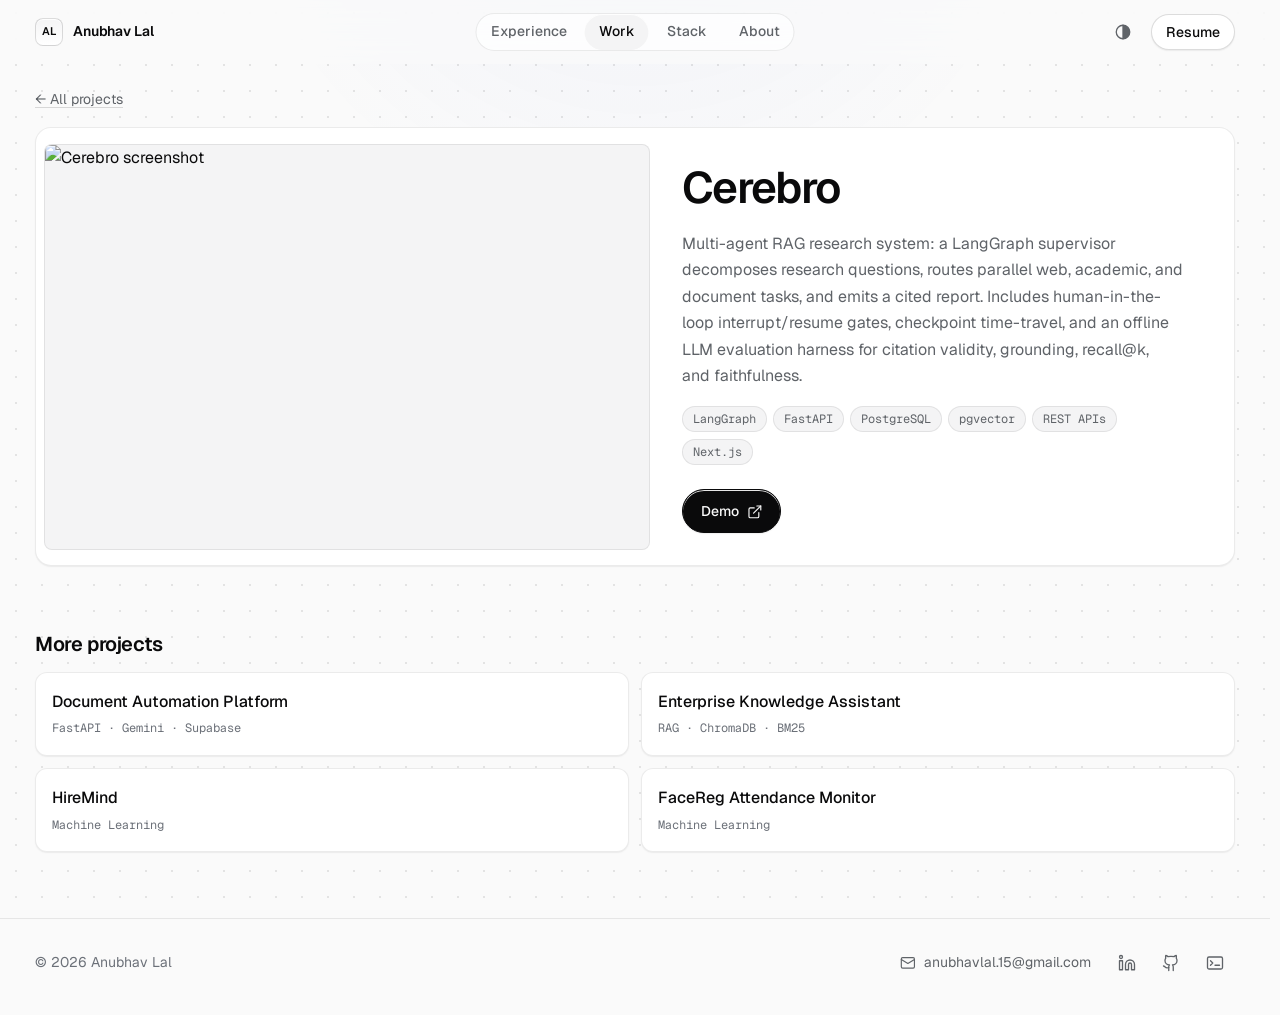
==== projects/cerebro/index.html @ caa466c7 "feat: project pages and insight tracking Section views, click kinds, static project pages, sitemap g" ====
<!DOCTYPE html>
<html lang="en">

<head>
  <meta charset="UTF-8" />
  <meta name="viewport" content="width=device-width, initial-scale=1.0, viewport-fit=cover" />
  <script>
    (() => {
      let mode = "auto";
      try {
        const stored = localStorage.getItem("selected-theme");
        if (stored === "light" || stored === "dark") mode = stored;
      } catch (e) {}
      const dark = mode === "dark" || (mode === "auto" && window.matchMedia("(prefers-color-scheme: dark)").matches);
      document.documentElement.dataset.theme = dark ? "dark" : "light";
      document.documentElement.dataset.themeMode = mode;
      document.documentElement.classList.add("js");
    })();
  </script>
  <title>Cerebro — Anubhav Lal</title>
  <meta name="description" content="Multi-agent RAG research system: a LangGraph supervisor decomposes research questions, routes parallel web, academic, and document tasks, and emits a cited…" />
  <meta name="keywords" content="Cerebro, Anubhav Lal, LangGraph, FastAPI, PostgreSQL, pgvector, REST APIs, Next.js" />
  <meta name="author" content="Anubhav Lal" />
  <link rel="canonical" href="https://portfolio.anubhavlal.dev/projects/cerebro/" />
  <meta name="robots" content="index, follow, max-image-preview:large, max-snippet:-1, max-video-preview:-1" />
  <meta property="og:type" content="website" />
  <meta property="og:url" content="https://portfolio.anubhavlal.dev/projects/cerebro/" />
  <meta property="og:title" content="Cerebro — Anubhav Lal" />
  <meta property="og:description" content="Multi-agent RAG research system: a LangGraph supervisor decomposes research questions, routes parallel web, academic, and document tasks, and emits a cited…" />
  <meta property="og:image" content="https://raw.githubusercontent.com/anubhavlal07/anubhavlal07.github.io/refs/heads/main/assets/img/cerebro.png" />
  <meta property="og:image:alt" content="Cerebro screenshot" />
  <meta property="og:site_name" content="Anubhav Lal" />
  <meta property="og:locale" content="en_US" />
  <meta name="twitter:card" content="summary_large_image" />
  <meta name="twitter:url" content="https://portfolio.anubhavlal.dev/projects/cerebro/" />
  <meta name="twitter:title" content="Cerebro — Anubhav Lal" />
  <meta name="twitter:description" content="Multi-agent RAG research system: a LangGraph supervisor decomposes research questions, routes parallel web, academic, and document tasks, and emits a cited…" />
  <meta name="twitter:image" content="https://raw.githubusercontent.com/anubhavlal07/anubhavlal07.github.io/refs/heads/main/assets/img/cerebro.png" />
  <meta name="twitter:image:alt" content="Cerebro screenshot" />
  <meta name="theme-color" content="#eef1f4" media="(prefers-color-scheme: light)" />
  <meta name="theme-color" content="#0f1a2b" media="(prefers-color-scheme: dark)" />
  <link rel="preconnect" href="https://fonts.googleapis.com" />
  <link rel="preconnect" href="https://fonts.gstatic.com" crossorigin />
  <link rel="icon" href="/assets/img/favicon.png" type="image/png" />
  <link rel="manifest" href="/manifest.json" />
  <link rel="apple-touch-icon" href="/assets/img/Person.png" />
  <meta name="mobile-web-app-capable" content="yes" />
  <meta name="apple-mobile-web-app-capable" content="yes" />
  <meta name="apple-mobile-web-app-title" content="Anubhav Lal" />

  <link href="https://fonts.googleapis.com/css2?family=Geist:wght@400..700&family=Geist+Mono:wght@400..500&display=swap" rel="stylesheet" />

  <link rel="stylesheet" href="/assets/css/tokens.css" />
  <link rel="stylesheet" href="/assets/css/base.css" />
  <link rel="stylesheet" href="/assets/css/nav.css" />
  <link rel="stylesheet" href="/assets/css/work.css" />
  <link rel="stylesheet" href="/assets/css/about.css" />
  <link rel="stylesheet" href="/assets/css/resume.css" />

  <script type="application/ld+json">
    {
      "@context": "https://schema.org",
      "@graph": [
        {
          "@type": "CreativeWork",
          "@id": "https://portfolio.anubhavlal.dev/projects/cerebro/#project",
          "name": "Cerebro",
          "description": "Multi-agent RAG research system: a LangGraph supervisor decomposes research questions, routes parallel web, academic, and document tasks, and emits a cited…",
          "url": "http://cerebro.anubhavlal.dev/",
          "mainEntityOfPage": "https://portfolio.anubhavlal.dev/projects/cerebro/",
          "image": "https://raw.githubusercontent.com/anubhavlal07/anubhavlal07.github.io/refs/heads/main/assets/img/cerebro.png",
          "keywords": "LangGraph, FastAPI, PostgreSQL, pgvector, REST APIs, Next.js",
          "dateCreated": "2026-07-25",
          "dateModified": "2026-09-28",
          "author": {
            "@type": "Person",
            "@id": "https://portfolio.anubhavlal.dev/#person",
            "name": "Anubhav Lal",
            "url": "https://portfolio.anubhavlal.dev/"
          }
        },
        {
          "@type": "BreadcrumbList",
          "itemListElement": [
            {
              "@type": "ListItem",
              "position": 1,
              "name": "Anubhav Lal",
              "item": "https://portfolio.anubhavlal.dev/"
            },
            {
              "@type": "ListItem",
              "position": 2,
              "name": "Projects",
              "item": "https://portfolio.anubhavlal.dev/#work"
            },
            {
              "@type": "ListItem",
              "position": 3,
              "name": "Cerebro",
              "item": "https://portfolio.anubhavlal.dev/projects/cerebro/"
            }
          ]
        }
      ]
    }
  </script>
</head>

<body>
  <a class="skip-link" href="#main">Skip to content</a>
  <canvas id="bg-field" class="bg-field" aria-hidden="true"></canvas>
  <div class="spotlight" aria-hidden="true"></div>

  <header class="site-header" id="header">
    <nav class="nav container" aria-label="Primary">
      <a href="/" class="nav-brand" id="nav-brand"><span class="nav-mark" id="nav-mark" aria-hidden="true">AL</span><span class="nav-name" id="nav-name">Anubhav Lal</span></a>
      <div class="nav-menu" id="nav-menu">
        <ul class="nav-list" role="list">
          <li><a href="/#experience" class="nav-link">Experience</a></li>
          <li><a href="/#work" class="nav-link" aria-current="true">Work</a></li>
          <li><a href="/#skills" class="nav-link">Stack</a></li>
          <li><a href="/#about" class="nav-link">About</a></li>
        </ul>
      </div>
      <div class="nav-actions">
        <button type="button" class="icon-button" id="theme-toggle" aria-label="Theme: auto"></button>
        <a href="https://drive.google.com/file/d/1kLQAOWJKMIA8Qv8nrYeYm29XN0ZiMVVN/view" class="button button-sm nav-resume resumeButton" id="resume-link">Resume</a>
      </div>
    </nav>
  </header>

  <main id="main" class="project-page">
    <div class="container">
      <p class="project-back"><a class="text-link" href="/#work">← All projects</a></p>
      <article class="tile tile-featured project-tile">
        <section class="featured-top" id="project" aria-labelledby="project-title">
          <div class="tile-media"><img src="https://raw.githubusercontent.com/anubhavlal07/anubhavlal07.github.io/refs/heads/main/assets/img/cerebro.png" alt="Cerebro screenshot" width="1264" height="848" loading="eager" decoding="async" fetchpriority="high" /></div>
          <div class="tile-body">
            <h1 class="tile-title" id="project-title">Cerebro</h1>
            <p class="tile-desc">Multi-agent RAG research system: a LangGraph supervisor decomposes research questions, routes parallel web, academic, and document tasks, and emits a cited report. Includes human-in-the-loop interrupt/resume gates, checkpoint time-travel, and an offline LLM evaluation harness for citation validity, grounding, recall@k, and faithfulness.</p>
            <ul class="chip-list work-tech" role="list" aria-label="Built with"><li><span class="chip">LangGraph</span></li><li><span class="chip">FastAPI</span></li><li><span class="chip">PostgreSQL</span></li><li><span class="chip">pgvector</span></li><li><span class="chip">REST APIs</span></li><li><span class="chip">Next.js</span></li></ul>
            <div class="featured-actions project-actions"><a class="button button-primary" href="http://cerebro.anubhavlal.dev/" data-project="cerebro" target="_blank" rel="noopener noreferrer">Demo<span class="visually-hidden"> Cerebro (opens in a new tab)</span><svg class="icon" viewBox="0 0 24 24" width="24" height="24" fill="none" stroke="currentColor" stroke-width="1.75" stroke-linecap="round" stroke-linejoin="round" aria-hidden="true" focusable="false"><path d="M15 3h6v6"/><path d="M10 14 21 3"/><path d="M18 13v6a2 2 0 0 1-2 2H5a2 2 0 0 1-2-2V8a2 2 0 0 1 2-2h6"/></svg></a></div>
          </div>
        </section>
      </article>
      <section class="project-more" id="more" aria-labelledby="more-title">
        <h2 class="project-more-heading" id="more-title">More projects</h2>
        <ul class="project-more-list" role="list">
          <li><a class="project-more-link" href="/projects/document-automation-platform/"><span class="project-more-title">Document Automation Platform</span><span class="project-more-tech">FastAPI · Gemini · Supabase</span></a></li>
          <li><a class="project-more-link" href="/projects/enterprise-knowledge-assistant/"><span class="project-more-title">Enterprise Knowledge Assistant</span><span class="project-more-tech">RAG · ChromaDB · BM25</span></a></li>
          <li><a class="project-more-link" href="/projects/hiremind/"><span class="project-more-title">HireMind</span><span class="project-more-tech">Machine Learning</span></a></li>
          <li><a class="project-more-link" href="/projects/facereg-attendance-monitor/"><span class="project-more-title">FaceReg Attendance Monitor</span><span class="project-more-tech">Machine Learning</span></a></li>
        </ul>
      </section>
    </div>
  </main>

  <footer class="site-footer" id="contact">
    <div class="container footer-inner" id="footer-body">
      <p class="footer-copy">© 2026 Anubhav Lal</p>
      <div class="footer-links">
        <a class="footer-email" href="mailto:anubhavlal.15@gmail.com"><svg class="icon" viewBox="0 0 24 24" width="24" height="24" fill="none" stroke="currentColor" stroke-width="1.75" stroke-linecap="round" stroke-linejoin="round" aria-hidden="true" focusable="false"><rect x="2" y="4" width="20" height="16" rx="2"/><path d="m22 7-10 6L2 7"/></svg><span>anubhavlal.15@gmail.com</span></a>
        <ul class="footer-social" role="list"><li><a class="icon-button" href="https://www.linkedin.com/in/anubhavl/" target="_blank" rel="noopener noreferrer" aria-label="LinkedIn"><svg class="icon" viewBox="0 0 24 24" width="24" height="24" fill="none" stroke="currentColor" stroke-width="1.75" stroke-linecap="round" stroke-linejoin="round" aria-hidden="true" focusable="false"><path d="M16 8a6 6 0 0 1 6 6v7h-4v-7a2 2 0 0 0-4 0v7h-4v-7a6 6 0 0 1 6-6z"/><rect x="2" y="9" width="4" height="12"/><circle cx="4" cy="4" r="2"/></svg></a></li><li><a class="icon-button" href="https://github.com/anubhavlal07" target="_blank" rel="noopener noreferrer" aria-label="GitHub"><svg class="icon" viewBox="0 0 24 24" width="24" height="24" fill="none" stroke="currentColor" stroke-width="1.75" stroke-linecap="round" stroke-linejoin="round" aria-hidden="true" focusable="false"><path d="M15 22v-4a4.8 4.8 0 0 0-1-3.5c3 0 6-2 6-5.5.08-1.25-.27-2.48-1-3.5.28-1.15.28-2.35 0-3.5 0 0-1 0-3 1.5-2.64-.5-5.36-.5-8 0C6 2 5 2 5 2c-.3 1.15-.3 2.35 0 3.5A5.4 5.4 0 0 0 4 9c0 3.5 3 5.5 6 5.5-.39.49-.68 1.05-.85 1.65-.17.6-.22 1.23-.15 1.85v4"/><path d="M9 18c-4.51 2-5-2-7-2"/></svg></a></li><li><a class="icon-button" href="https://anubhavlal07.github.io/terminal" target="_blank" rel="noopener noreferrer" aria-label="Terminal"><svg class="icon" viewBox="0 0 24 24" width="24" height="24" fill="none" stroke="currentColor" stroke-width="1.75" stroke-linecap="round" stroke-linejoin="round" aria-hidden="true" focusable="false"><rect x="2" y="4" width="20" height="16" rx="2"/><path d="m6 9 3 3-3 3"/><path d="M12 15h6"/></svg></a></li></ul>
      </div>
    </div>
  </footer>

  <a href="#main" class="scroll-top icon-button" id="scroll-top" aria-label="Back to top"></a>

  <dialog class="resume-dialog" id="resume-dialog" aria-labelledby="resume-dialog-title">
    <div class="resume-bar">
      <button type="button" class="icon-button resume-close" data-resume-close aria-label="Close resume"></button>
    </div>
    <article class="resume-dialog-inner" id="resume-dialog-body"></article>
  </dialog>

  <script src="/assets/js/supabaseClient.js" defer></script>
  <script src="/assets/js/icons.js" defer></script>
  <script src="/assets/js/data.js" defer></script>
  <script src="/assets/js/nav.js" defer></script>
  <script src="/assets/js/motion.js" defer></script>
  <script src="/assets/js/background.js" defer></script>
  <script src="/assets/js/resume.js" defer></script>
  <script src="/assets/js/disableInput.js" defer></script>
  <script src="/assets/js/analytics.js" defer></script>
</body>

</html>
---- assets/css/tokens.css ----
:root {
  color-scheme: light;

  --bg: #fafafa;
  --bg-subtle: #f4f4f5;
  --surface: #ffffff;
  --elevated: #f4f4f5;
  --text: #0a0a0b;
  --muted: #5f6368;
  --faint: #6b7078;
  --border: rgba(10, 10, 11, 0.08);
  --border-strong: rgba(10, 10, 11, 0.14);
  --accent: #3b5bdb;
  --accent-hover: #2f4bc2;
  --accent-text: #3451c9;
  --accent-soft: rgba(59, 91, 219, 0.1);
  --accent-glow: rgba(59, 91, 219, 0.18);
  --on-accent: #ffffff;
  --success: #1f9d55;
  --success-text: #11703a;
  --highlight: inset 0 1px 0 rgba(255, 255, 255, 0.9);
  --shadow-sm: 0 1px 2px rgba(10, 10, 11, 0.04), 0 1px 1px rgba(10, 10, 11, 0.03);
  --shadow-md: 0 1px 2px rgba(10, 10, 11, 0.04), 0 8px 24px -8px rgba(10, 10, 11, 0.1);
  --shadow-lg: 0 2px 4px rgba(10, 10, 11, 0.04), 0 24px 64px -16px rgba(10, 10, 11, 0.18);
  --scrim: rgba(10, 10, 11, 0.4);
  --grid-line: rgba(10, 10, 11, 0.05);
  --dot: rgba(10, 10, 11, 0.16);
  --scrollbar-thumb: rgba(10, 10, 11, 0.28);
  --spotlight: rgba(59, 91, 219, 0.06);
  --header-bg: rgba(250, 250, 250, 0.75);

  --font-sans: "Geist", ui-sans-serif, system-ui, -apple-system, "Segoe UI", sans-serif;
  --font-mono: "Geist Mono", ui-monospace, "SFMono-Regular", Menlo, Consolas, monospace;

  --text-xs: 0.75rem;
  --text-sm: 0.875rem;
  --text-base: 1rem;
  --text-md: 1.0625rem;
  --text-lg: 1.25rem;
  --text-xl: clamp(1.5rem, 1.3rem + 0.8vw, 1.875rem);
  --text-2xl: clamp(1.875rem, 1.5rem + 1.6vw, 2.75rem);
  --text-hero: clamp(2.625rem, 1.6rem + 4.2vw, 4.5rem);

  --tracking-tight: -0.035em;
  --tracking-snug: -0.02em;

  --space-1: 0.25rem;
  --space-2: 0.5rem;
  --space-3: 0.75rem;
  --space-4: 1rem;
  --space-5: 1.5rem;
  --space-6: 2rem;
  --space-7: 3rem;
  --space-8: 4rem;
  --space-9: 6rem;
  --space-10: 8rem;
  --section-y: clamp(3rem, 2.5rem + 2vw, 4.5rem);

  --radius-xs: 6px;
  --radius-sm: 8px;
  --radius-md: 12px;
  --radius-lg: 16px;
  --radius-xl: 20px;
  --radius-pill: 999px;

  --page-max: 1200px;
  --measure: 66ch;
  --gutter: clamp(16px, 4vw, 32px);
  --header-h: 64px;

  --ease: cubic-bezier(0.16, 1, 0.3, 1);
  --ease-standard: cubic-bezier(0.2, 0, 0, 1);
  --fast: 150ms;
  --base: 240ms;
  --slow: 480ms;
}

:root[data-theme="dark"] {
  color-scheme: dark;

  --bg: #08090b;
  --bg-subtle: #0b0c0f;
  --surface: #0e0f12;
  --elevated: #15171b;
  --text: #ededef;
  --muted: #8a8f98;
  --faint: #7b8089;
  --border: rgba(255, 255, 255, 0.07);
  --border-strong: rgba(255, 255, 255, 0.12);
  --accent: #6b8cff;
  --accent-hover: #86a0ff;
  --accent-text: #8ea6ff;
  --accent-soft: rgba(107, 140, 255, 0.12);
  --accent-glow: rgba(107, 140, 255, 0.22);
  --on-accent: #08090b;
  --success: #3fcf8e;
  --success-text: #3fcf8e;
  --highlight: inset 0 1px 0 rgba(255, 255, 255, 0.06);
  --shadow-sm: 0 1px 2px rgba(0, 0, 0, 0.4);
  --shadow-md: 0 1px 2px rgba(0, 0, 0, 0.4), 0 8px 24px -8px rgba(0, 0, 0, 0.6);
  --shadow-lg: 0 2px 4px rgba(0, 0, 0, 0.4), 0 32px 80px -16px rgba(0, 0, 0, 0.8);
  --scrim: rgba(0, 0, 0, 0.7);
  --grid-line: rgba(255, 255, 255, 0.04);
  --dot: rgba(255, 255, 255, 0.12);
  --scrollbar-thumb: rgba(255, 255, 255, 0.24);
  --spotlight: rgba(107, 140, 255, 0.07);
  --header-bg: rgba(8, 9, 11, 0.7);
}
---- assets/css/base.css ----
*,
*::before,
*::after {
  box-sizing: border-box;
}

html {
  -webkit-text-size-adjust: 100%;
  text-size-adjust: 100%;
  scroll-behavior: smooth;
  scroll-padding-top: var(--header-h);
  background: var(--bg);
}

body {
  position: relative;
  margin: 0;
  min-height: 100vh;
  background: transparent;
  color: var(--text);
  font-family: var(--font-sans);
  font-size: var(--text-base);
  line-height: 1.65;
  font-feature-settings: "ss01", "cv11";
  text-rendering: optimizeLegibility;
  -webkit-font-smoothing: antialiased;
  -moz-osx-font-smoothing: grayscale;
  overflow-x: clip;
}

h1,
h2,
h3,
h4 {
  margin: 0;
  font-family: var(--font-sans);
  font-weight: 600;
  line-height: 1.2;
  letter-spacing: var(--tracking-snug);
  text-wrap: balance;
}

p,
ul,
ol,
dl,
dd,
figure {
  margin: 0;
}

ul[role="list"],
ol[role="list"] {
  list-style: none;
  padding: 0;
}

p {
  text-wrap: pretty;
}

img,
svg,
canvas,
video {
  display: block;
  max-width: 100%;
}

img {
  height: auto;
}

a {
  color: inherit;
  text-decoration: none;
  transition: color var(--fast) var(--ease-standard);
}

.prose a,
.text-link {
  color: var(--text);
  text-decoration: underline;
  text-decoration-color: var(--border-strong);
  text-decoration-thickness: 1px;
  text-underline-offset: 0.22em;
  transition: text-decoration-color var(--fast) var(--ease-standard), color var(--fast) var(--ease-standard);
}

.prose a:hover,
.text-link:hover {
  text-decoration-color: currentColor;
}

button {
  font: inherit;
  color: inherit;
  background: none;
  border: 0;
  padding: 0;
  cursor: pointer;
}

button,
a,
[role="button"] {
  -webkit-tap-highlight-color: transparent;
  touch-action: manipulation;
}

:focus-visible {
  outline: 2px solid var(--accent);
  outline-offset: 2px;
  border-radius: var(--radius-xs);
}

::selection {
  background: var(--accent-soft);
  color: var(--text);
}

code,
kbd,
.mono {
  font-family: var(--font-mono);
  font-feature-settings: normal;
}

.icon {
  width: 1.125em;
  height: 1.125em;
  flex: none;
}

.skip-link {
  position: fixed;
  top: var(--space-3);
  left: var(--space-3);
  z-index: 100;
  padding: var(--space-2) var(--space-4);
  background: var(--text);
  color: var(--bg);
  border-radius: var(--radius-sm);
  transform: translateY(-200%);
  transition: transform var(--fast) var(--ease);
}

.skip-link:focus {
  transform: none;
}

.visually-hidden {
  position: absolute !important;
  width: 1px;
  height: 1px;
  margin: -1px;
  padding: 0;
  overflow: hidden;
  clip: rect(0 0 0 0);
  white-space: nowrap;
  border: 0;
}

.container {
  width: 100%;
  max-width: calc(var(--page-max) + var(--gutter) * 2);
  margin-inline: auto;
  padding-inline: var(--gutter);
}

.section {
  position: relative;
  padding-block: var(--section-y);
}

.section + .section {
  padding-top: calc(var(--section-y) * 0.5);
}

.section-head {
  display: grid;
  gap: var(--space-3);
  margin-bottom: clamp(var(--space-5), 3vw, var(--space-6));
  max-width: 44rem;
}

.section-title {
  font-size: var(--text-2xl);
  line-height: 1.1;
  letter-spacing: var(--tracking-tight);
}

.section-lede {
  color: var(--muted);
  font-size: var(--text-md);
  line-height: 1.6;
}

.button {
  --button-bg: var(--surface);
  --button-fg: var(--text);
  --button-border: var(--border-strong);
  display: inline-flex;
  align-items: center;
  justify-content: center;
  gap: var(--space-2);
  min-height: 44px;
  padding: 0 1.125rem;
  border: 1px solid var(--button-border);
  border-radius: var(--radius-pill);
  background: var(--button-bg);
  color: var(--button-fg);
  box-shadow: var(--shadow-sm), var(--highlight);
  font-size: var(--text-sm);
  font-weight: 500;
  line-height: 1;
  white-space: nowrap;
  transition: background-color var(--fast) var(--ease-standard), border-color var(--fast) var(--ease-standard), color var(--fast) var(--ease-standard), transform var(--fast) var(--ease-standard);
}

.button:hover {
  --button-bg: var(--elevated);
  --button-border: var(--border-strong);
  color: var(--button-fg);
}

.button:active {
  transform: scale(0.98);
}

.button-primary {
  --button-bg: var(--text);
  --button-fg: var(--bg);
  --button-border: var(--text);
}

.button-primary:hover {
  --button-bg: var(--text);
  --button-border: var(--text);
  opacity: 0.88;
}

.button-sm {
  min-height: 36px;
  padding: 0 0.875rem;
}

.icon-button {
  display: inline-grid;
  place-items: center;
  width: 40px;
  height: 40px;
  border-radius: var(--radius-pill);
  color: var(--muted);
  transition: color var(--fast) var(--ease-standard), background-color var(--fast) var(--ease-standard);
}

.icon-button:hover {
  color: var(--text);
  background: var(--elevated);
}

.chip {
  display: inline-flex;
  align-items: center;
  gap: 0.375rem;
  min-height: 26px;
  padding: 0 0.625rem;
  border: 1px solid var(--border);
  border-radius: var(--radius-pill);
  background: var(--bg-subtle);
  color: var(--muted);
  font-family: var(--font-mono);
  font-size: var(--text-xs);
  line-height: 1;
  white-space: nowrap;
}

.chip-list {
  display: flex;
  flex-wrap: wrap;
  gap: var(--space-2);
  padding: 0;
  list-style: none;
}

.surface {
  border: 1px solid var(--border);
  border-radius: var(--radius-lg);
  background: var(--surface);
  box-shadow: var(--shadow-sm), var(--highlight);
}

.skeleton {
  display: block;
  border-radius: var(--radius-xs);
  background: linear-gradient(90deg, var(--bg-subtle) 0%, var(--elevated) 50%, var(--bg-subtle) 100%);
  background-size: 200% 100%;
  animation: shimmer 1.4s linear infinite;
}

@keyframes shimmer {
  from { background-position: 200% 0; }
  to { background-position: -200% 0; }
}

.bg-field {
  position: fixed;
  inset: 0;
  z-index: -2;
  width: 100%;
  height: 100%;
  pointer-events: none;
  transform: translateZ(0);
  will-change: transform;
  contain: strict;
}

.spotlight {
  position: fixed;
  inset: 0;
  z-index: -1;
  pointer-events: none;
  background: radial-gradient(600px circle at var(--spot-x, 50%) var(--spot-y, -20%), var(--spotlight), transparent 70%);
  transform: translateZ(0);
  will-change: transform;
  contain: strict;
}

.js [data-reveal] {
  opacity: 0;
  transform: translateY(12px);
  transition: opacity 500ms var(--ease), transform 500ms var(--ease);
  transition-delay: calc(var(--reveal-i, 0) * 60ms);
}

.js [data-reveal].is-revealed {
  opacity: 1;
  transform: none;
}

@media (prefers-reduced-motion: reduce) {
  html {
    scroll-behavior: auto;
  }

  .js [data-reveal] {
    opacity: 1;
    transform: none;
  }

  *,
  *::before,
  *::after {
    animation-duration: 0.01ms !important;
    animation-iteration-count: 1 !important;
    transition-duration: 0.01ms !important;
    transition-delay: 0ms !important;
  }
}

html,
.resume-dialog {
  scrollbar-width: thin;
  scrollbar-color: transparent transparent;
  scrollbar-gutter: stable;
}

html.is-scrolling,
html.is-scrolling .resume-dialog {
  scrollbar-color: var(--scrollbar-thumb) transparent;
}

@supports not (scrollbar-color: auto) {
  html::-webkit-scrollbar,
  .resume-dialog::-webkit-scrollbar {
    width: 10px;
    height: 10px;
  }

  html::-webkit-scrollbar-track,
  .resume-dialog::-webkit-scrollbar-track {
    background: transparent;
  }

  html::-webkit-scrollbar-thumb,
  .resume-dialog::-webkit-scrollbar-thumb {
    border: 3px solid transparent;
    border-radius: 999px;
    background-color: transparent;
    background-clip: padding-box;
  }

  html.is-scrolling::-webkit-scrollbar-thumb,
  html.is-scrolling .resume-dialog::-webkit-scrollbar-thumb {
    background-color: var(--scrollbar-thumb);
  }
}
---- assets/css/nav.css ----
.site-header {
  position: sticky;
  top: 0;
  z-index: 50;
  height: var(--header-h);
  background: var(--header-bg);
  -webkit-backdrop-filter: saturate(1.6) blur(16px);
  backdrop-filter: saturate(1.6) blur(16px);
  border-bottom: 1px solid transparent;
  transition: border-color var(--base) var(--ease-standard), background-color var(--base) var(--ease-standard);
}

.site-header[data-scrolled] {
  border-bottom-color: var(--border);
}

.nav {
  position: relative;
  display: flex;
  align-items: center;
  gap: var(--space-2);
  height: 100%;
}

.nav-brand {
  display: inline-flex;
  align-items: center;
  gap: 0.625rem;
  min-height: 44px;
  margin-right: auto;
  font-size: var(--text-sm);
  font-weight: 600;
  letter-spacing: -0.01em;
  white-space: nowrap;
}

.nav-mark {
  display: inline-grid;
  place-items: center;
  width: 28px;
  height: 28px;
  border: 1px solid var(--border-strong);
  border-radius: var(--radius-sm);
  background: linear-gradient(180deg, var(--elevated), var(--surface));
  box-shadow: var(--highlight);
  font-size: 0.6875rem;
  font-weight: 600;
  letter-spacing: 0.02em;
}

.nav-list {
  display: flex;
  margin: 0;
}

.nav-link {
  display: inline-flex;
  align-items: center;
  min-height: 36px;
  border-radius: var(--radius-pill);
  color: var(--muted);
  font-size: var(--text-sm);
  font-weight: 500;
  transition: color var(--fast) var(--ease-standard), background-color var(--fast) var(--ease-standard);
}

.nav-link:hover,
.nav-link[aria-current="true"] {
  color: var(--text);
}

.nav-actions {
  display: flex;
  align-items: center;
  gap: var(--space-2);
}

.nav-list {
  gap: var(--space-1);
  padding: 3px;
  border: 1px solid var(--border);
  border-radius: var(--radius-pill);
  background: color-mix(in srgb, var(--surface) 60%, transparent);
  list-style: none;
}

.nav-link {
  padding-inline: 0.875rem;
  white-space: nowrap;
}

.nav-link[aria-current="true"] {
  background: var(--elevated);
  box-shadow: var(--highlight);
}

@media (max-width: 759.98px) {
  :root {
    --header-h: 106px;
  }

  .site-header {
    height: auto;
  }

  .nav {
    flex-wrap: wrap;
    row-gap: 0;
    height: auto;
    padding-top: var(--space-2);
  }

  .nav-menu {
    order: 3;
    flex: 1 0 100%;
    margin-inline: calc(var(--gutter) * -1);
    padding: var(--space-2) var(--gutter) var(--space-3);
    overflow-x: auto;
    scrollbar-width: none;
    -webkit-overflow-scrolling: touch;
  }

  .nav-menu::-webkit-scrollbar {
    display: none;
  }

  .nav-list {
    width: max-content;
    min-width: 100%;
    justify-content: space-between;
  }

  .nav-link {
    flex: 1;
    justify-content: center;
    min-height: 34px;
    padding-inline: 0.75rem;
  }
}

@media (min-width: 760px) {
  .nav-menu {
    position: absolute;
    left: 50%;
    transform: translateX(-50%);
  }
}

.scroll-top {
  position: fixed;
  right: calc(var(--space-4) + env(safe-area-inset-right));
  bottom: calc(var(--space-4) + env(safe-area-inset-bottom));
  z-index: 40;
  width: 44px;
  height: 44px;
  border: 1px solid var(--border-strong);
  background: var(--surface);
  color: var(--text);
  box-shadow: var(--shadow-md), var(--highlight);
  visibility: hidden;
  opacity: 0;
  transform: translateY(8px);
  transition: opacity var(--base) var(--ease), transform var(--base) var(--ease), visibility 0s linear var(--base);
}

.scroll-top[data-visible] {
  visibility: visible;
  opacity: 1;
  transform: none;
  transition: opacity var(--base) var(--ease), transform var(--base) var(--ease), visibility 0s;
}

.scroll-top:hover {
  background: var(--elevated);
  color: var(--text);
}

@media (min-width: 760px) {
  .scroll-top {
    right: calc(var(--space-6) + env(safe-area-inset-right));
    bottom: calc(var(--space-6) + env(safe-area-inset-bottom));
  }
}


@media (max-width: 359.98px) {
  .nav-link {
    padding-inline: 0.5rem;
  }
}
---- assets/css/work.css ----
.work-featured {
  margin-bottom: var(--space-4);
}

.tile {
  position: relative;
  display: flex;
  flex-direction: column;
  min-width: 0;
  overflow: hidden;
  border: 1px solid var(--border);
  border-radius: var(--radius-lg);
  background: var(--surface);
  box-shadow: var(--shadow-sm), var(--highlight);
  isolation: isolate;
  transition: border-color var(--base) var(--ease-standard), transform var(--base) var(--ease), box-shadow var(--base) var(--ease-standard);
}

.tile::before {
  content: "";
  position: absolute;
  inset: 0;
  z-index: -1;
  pointer-events: none;
  border-radius: inherit;
  background: radial-gradient(420px circle at var(--mx, 50%) var(--my, 0%), var(--spotlight), transparent 65%);
  opacity: 0;
  transition: opacity var(--base) var(--ease-standard);
}

@media (hover: hover) {
  .tile:hover {
    border-color: var(--border-strong);
    transform: translateY(-2px);
    box-shadow: var(--shadow-md), var(--highlight);
  }

  .tile:hover::before {
    opacity: 1;
  }

  .tile:hover .tile-media img {
    transform: scale(1.015);
  }
}

.tile-media {
  margin: var(--space-2) var(--space-2) 0;
  overflow: hidden;
  border: 1px solid var(--border);
  border-radius: calc(var(--radius-lg) - var(--space-2));
  background: var(--bg-subtle);
  aspect-ratio: 1264 / 848;
}

.tile-media img {
  width: 100%;
  height: 100%;
  object-fit: cover;
  transition: transform var(--slow) var(--ease);
}

.tile-body {
  display: flex;
  flex: 1;
  flex-direction: column;
  gap: var(--space-3);
  padding: var(--space-5);
}

.tile-kicker {
  color: var(--faint);
  font-family: var(--font-mono);
  font-size: var(--text-xs);
}

.tile-title {
  font-size: var(--text-lg);
  line-height: 1.25;
  letter-spacing: -0.015em;
}

.tile-desc {
  color: var(--muted);
  font-size: var(--text-sm);
  line-height: 1.65;
}

.tile-footer {
  display: grid;
  justify-items: start;
  gap: var(--space-4);
  margin-top: auto;
  padding-top: var(--space-2);
}

.tile-footer .tile-actions {
  padding-top: var(--space-4);
  border-top: 1px solid var(--border);
  width: 100%;
}

.tile-actions {
  display: flex;
  flex-wrap: wrap;
  align-items: center;
  justify-content: space-between;
  gap: var(--space-2) var(--space-4);
}

.featured-actions.tile-actions {
  justify-content: flex-start;
  gap: var(--space-2) var(--space-6);
}

.tile-details {
  position: relative;
  z-index: 3;
  display: inline-flex;
  align-items: center;
  min-height: 36px;
  color: var(--muted);
  font-size: var(--text-sm);
  font-weight: 500;
  text-decoration: underline;
  text-decoration-color: var(--border-strong);
  text-decoration-thickness: 1px;
  text-underline-offset: 0.22em;
  transition: color var(--fast) var(--ease-standard), text-decoration-color var(--fast) var(--ease-standard);
}

.tile-details:hover {
  color: var(--text);
  text-decoration-color: currentColor;
}

.tile-link {
  display: inline-flex;
  align-items: center;
  gap: 0.375rem;
  min-height: 36px;
  color: var(--text);
  font-size: var(--text-sm);
  font-weight: 500;
}

.tile-link .icon {
  width: 0.95em;
  height: 0.95em;
  color: var(--muted);
  transition: transform var(--fast) var(--ease), color var(--fast) var(--ease-standard);
}

.tile-link:hover .icon {
  color: var(--text);
  transform: translate(1px, -1px);
}

.tile-link::after {
  content: "";
  position: absolute;
  inset: 0;
  z-index: 2;
  border-radius: inherit;
}

.tile:has(.tile-link:focus-visible) {
  outline: 2px solid var(--accent);
  outline-offset: 2px;
}

.tile-link:focus-visible {
  outline: none;
}

.work-tech {
  gap: 0.375rem;
}

.tile-featured .tile-body {
  gap: var(--space-4);
  padding: var(--space-5);
}

.tile-featured .tile-title {
  font-size: var(--text-xl);
  letter-spacing: var(--tracking-snug);
}

.tile-featured .tile-desc {
  font-size: var(--text-base);
}

.tile-badge {
  display: inline-flex;
  align-items: center;
  gap: 0.375rem;
  align-self: flex-start;
  min-height: 24px;
  padding: 0 0.625rem;
  border: 1px solid color-mix(in srgb, var(--accent) 35%, transparent);
  border-radius: var(--radius-pill);
  background: var(--accent-soft);
  color: var(--accent-text);
  font-size: var(--text-xs);
  font-weight: 500;
}

.work-list {
  display: grid;
  gap: var(--space-4);
  margin: 0;
  padding: 0;
  list-style: none;
}

.work-empty {
  color: var(--muted);
}

.work-loading .skeleton {
  border-radius: var(--radius-sm);
}

.work-skel-media {
  aspect-ratio: 1264 / 848;
  margin: var(--space-2) var(--space-2) 0;
}

.work-skel-title {
  width: 55%;
  height: 1.25rem;
}

.work-skel-line {
  width: 100%;
  height: 0.8rem;
}

.work-skel-short {
  width: 60%;
}

@media (min-width: 720px) {
  .work-list {
    grid-template-columns: repeat(2, minmax(0, 1fr));
  }
}

.featured-top {
  display: grid;
}

.featured-actions {
  padding-top: var(--space-2);
}

.featured-flow {
  display: grid;
  gap: var(--space-4);
  padding: var(--space-5);
  border-top: 1px solid var(--border);
  background: var(--bg-subtle);
}

.featured-flow-head {
  display: flex;
  flex-wrap: wrap;
  align-items: center;
  justify-content: space-between;
  gap: var(--space-3);
}

.featured-flow-label {
  color: var(--muted);
  font-size: var(--text-sm);
  font-weight: 500;
}

.featured-flow .flow-node {
  background: var(--surface);
}

@media (min-width: 1024px) {
  .featured-top {
    grid-template-columns: minmax(0, 1.05fr) minmax(0, 1fr);
    align-items: center;
  }

  .tile-featured .tile-media {
    margin: var(--space-2) 0 var(--space-2) var(--space-2);
  }

  .tile-featured .tile-body {
    padding: var(--space-6) var(--space-7) var(--space-6) var(--space-6);
  }

  .featured-flow {
    padding: var(--space-5) var(--space-6) var(--space-6);
  }
}

.flow-wrap {
  --flow-gap: 1.75rem;
  --flow-vgap: 1.25rem;
  --flow-rowgap: 0.5rem;
  --flow-trunk: 1.25rem;
  --flow-rail: 1.25rem;
  --flow-indent: 2.5rem;
  --flow-line: 1px;
  --flow-trace: 2px;
  margin: 0;
  min-width: 0;
}

.flow-frame {
  container: flow / inline-size;
  width: calc((100% + var(--flow-gap)) / var(--steps, 1));
}

.flow {
  display: flex;
  flex-direction: column;
  gap: var(--flow-vgap);
  width: calc(var(--steps, 1) * 100% - var(--flow-gap));
  margin: 0;
  padding: 0;
  list-style: none;
}

.flow-step,
.flow-branch {
  position: relative;
  display: flex;
  flex-direction: column;
  min-width: 0;
}

.flow-branches[role="list"] {
  display: flex;
  flex-direction: column;
  gap: var(--flow-rowgap);
  margin: 0;
  padding: 0 0 0 var(--flow-indent);
  list-style: none;
}

.flow-node {
  position: relative;
  z-index: 1;
  display: flex;
  align-items: center;
  align-self: flex-start;
  max-width: 100%;
  min-height: calc(var(--flow-trunk) * 2);
  padding: var(--space-2) var(--space-3);
  background: var(--bg-subtle);
  border: 1px solid var(--border-strong);
  border-radius: var(--radius-sm);
  box-shadow: var(--highlight);
  color: var(--text);
  font-family: var(--font-mono);
  font-size: var(--text-xs);
  line-height: 1.3;
  overflow-wrap: anywhere;
}

.flow-step + .flow-step:not(.flow-step-split)::before {
  content: "";
  position: absolute;
  left: calc(var(--flow-rail) - var(--flow-trace) / 2);
  bottom: 100%;
  width: var(--flow-trace);
  height: var(--flow-vgap);
  background: var(--accent);
}

.flow-branch::before {
  content: "";
  position: absolute;
  top: calc(var(--flow-rowgap) * -1);
  bottom: 0;
  left: calc(var(--flow-rail) - var(--flow-indent) - var(--flow-trace) / 2);
  width: var(--flow-trace);
  background: var(--accent);
}

.flow-step + .flow-step .flow-branch:first-child::before {
  top: calc(var(--flow-vgap) * -1);
}

.flow-step:first-child .flow-branch:first-child::before {
  top: var(--flow-trunk);
}

.flow-step:last-child .flow-branch:last-child::before {
  bottom: auto;
  height: calc(var(--flow-rowgap) + var(--flow-trunk));
}

.flow-branch > .flow-node::before {
  content: "";
  position: absolute;
  top: calc(var(--flow-trunk) - 1px - var(--flow-line) / 2);
  right: 100%;
  width: calc(var(--flow-indent) - var(--flow-rail));
  height: var(--flow-line);
  background: var(--border-strong);
}

.flow-branch:first-child > .flow-node::before {
  top: calc(var(--flow-trunk) - 1px - var(--flow-trace) / 2);
  height: var(--flow-trace);
  background: var(--accent);
}

@container flow (min-width: 8.25rem) {
  .flow:not(.flow-stacked) {
    flex-direction: row;
    align-items: flex-start;
    gap: var(--flow-gap);
  }

  .flow:not(.flow-stacked) .flow-step {
    flex: 1 1 0;
  }

  .flow:not(.flow-stacked) .flow-branches[role="list"] {
    padding-left: 0;
  }

  .flow:not(.flow-stacked) .flow-node {
    align-self: stretch;
  }

  .flow:not(.flow-stacked) .flow-step + .flow-step:not(.flow-step-split)::before {
    top: calc(var(--flow-trunk) - var(--flow-trace) / 2);
    right: 100%;
    bottom: auto;
    left: auto;
    width: calc(var(--flow-gap) / 2 + 1px);
    height: var(--flow-trace);
  }

  .flow:not(.flow-stacked) .flow-step:not(:last-child):not(.flow-step-split)::after {
    content: "";
    position: absolute;
    top: calc(var(--flow-trunk) - var(--flow-trace) / 2);
    left: 100%;
    width: calc(var(--flow-gap) / 2 + 1px);
    height: var(--flow-trace);
    background: var(--accent);
  }

  .flow:not(.flow-stacked) .flow-branch > .flow-node::before {
    width: calc(var(--flow-gap) / 2 + 1px);
  }

  .flow:not(.flow-stacked) .flow-step:first-child .flow-branch > .flow-node::before {
    content: none;
  }

  .flow:not(.flow-stacked) .flow-step:not(:last-child) .flow-branch > .flow-node::after {
    content: "";
    position: absolute;
    top: calc(var(--flow-trunk) - 1px - var(--flow-line) / 2);
    left: 100%;
    width: calc(var(--flow-gap) / 2 + 1px);
    height: var(--flow-line);
    background: var(--border-strong);
  }

  .flow:not(.flow-stacked) .flow-step:not(:last-child) .flow-branch:first-child > .flow-node::after {
    top: calc(var(--flow-trunk) - 1px - var(--flow-trace) / 2);
    height: var(--flow-trace);
    background: var(--accent);
  }

  .flow:not(.flow-stacked) .flow-branch::before,
  .flow:not(.flow-stacked) .flow-step:not(:last-child) .flow-branch::after {
    content: "";
    position: absolute;
    top: calc(var(--flow-rowgap) * -1);
    bottom: 0;
    width: var(--flow-line);
    height: auto;
    background: var(--border-strong);
  }

  .flow:not(.flow-stacked) .flow-branch::before {
    left: calc(var(--flow-gap) / -2 - var(--flow-line) / 2);
  }

  .flow:not(.flow-stacked) .flow-step:not(:last-child) .flow-branch::after {
    right: calc(var(--flow-gap) / -2 - var(--flow-line) / 2);
  }

  .flow:not(.flow-stacked) .flow-step .flow-branch:first-child::before,
  .flow:not(.flow-stacked) .flow-step:not(:last-child) .flow-branch:first-child::after {
    top: var(--flow-trunk);
  }

  .flow:not(.flow-stacked) .flow-step .flow-branch:last-child::before,
  .flow:not(.flow-stacked) .flow-step:not(:last-child) .flow-branch:last-child::after {
    bottom: auto;
    height: calc(var(--flow-rowgap) + var(--flow-trunk));
  }

  .flow:not(.flow-stacked) .flow-step:first-child .flow-branch::before {
    content: none;
  }
}


.work-list .tile-media {
  aspect-ratio: 16 / 9;
}

:root[data-theme="dark"] .tile-media img,
:root[data-theme="dark"] .window-body img {
  filter: brightness(0.9) saturate(0.92);
}

@media (max-width: 719.98px) {
  .work-list .tile-media {
    aspect-ratio: 21 / 9;
  }

  .work-list {
    gap: var(--space-3);
  }

  .tile-body,
  .tile-featured .tile-body {
    gap: var(--space-3);
    padding: var(--space-4);
  }

  .tile-desc,
  .tile-featured .tile-desc {
    display: -webkit-box;
    -webkit-box-orient: vertical;
    -webkit-line-clamp: 4;
    line-clamp: 4;
    overflow: hidden;
    font-size: var(--text-sm);
  }

  .work-tech > li:nth-child(n + 5) {
    display: none;
  }

  .tile-featured .tile-title {
    font-size: var(--text-lg);
  }

  .tile-footer {
    gap: var(--space-3);
  }

  .tile-footer .tile-actions {
    padding-top: var(--space-3);
  }
}

@media (max-width: 719.98px) {
  .featured-flow {
    padding: var(--space-4);
    gap: var(--space-3);
  }

  .featured-flow .flow-wrap {
    --flow-vgap: 0.625rem;
    --flow-trunk: 0.9rem;
    --flow-indent: 2rem;
  }

  .featured-flow .flow-node {
    padding: 0.375rem 0.625rem;
  }
}

@media (max-width: 719.98px) {
  .work-list .tile-media {
    aspect-ratio: 21 / 9;
  }
}

.project-page {
  padding-block: var(--space-5) var(--section-y);
}

.project-back {
  margin-bottom: var(--space-4);
  color: var(--muted);
  font-size: var(--text-sm);
}

.project-back a {
  color: inherit;
}

.project-back a:hover {
  color: var(--text);
}

.project-tile .tile-title {
  font-size: var(--text-2xl);
  letter-spacing: var(--tracking-tight);
}

.project-tile .tile-desc {
  display: block;
  overflow: visible;
  -webkit-line-clamp: unset;
  line-clamp: unset;
  font-size: var(--text-base);
}

.project-tile .work-tech > li:nth-child(n + 5) {
  display: list-item;
}

.project-tile .featured-flow-label {
  font-size: var(--text-sm);
  font-weight: 500;
  letter-spacing: normal;
}

@media (hover: hover) {
  .project-tile:hover {
    border-color: var(--border);
    transform: none;
    box-shadow: var(--shadow-sm), var(--highlight);
  }

  .project-tile:hover .tile-media img {
    transform: none;
  }
}

.project-more {
  display: grid;
  gap: var(--space-4);
  margin-top: var(--section-y);
}

.project-more-heading {
  font-size: var(--text-lg);
  letter-spacing: var(--tracking-snug);
}

.project-more-list {
  display: grid;
  gap: var(--space-3);
  margin: 0;
  padding: 0;
  list-style: none;
}

.project-more-link {
  display: grid;
  gap: var(--space-1);
  min-height: 44px;
  padding: var(--space-4);
  border: 1px solid var(--border);
  border-radius: var(--radius-md);
  background: var(--surface);
  box-shadow: var(--shadow-sm), var(--highlight);
  transition: border-color var(--fast) var(--ease-standard), background-color var(--fast) var(--ease-standard);
}

.project-more-link:hover {
  border-color: var(--border-strong);
  background: var(--elevated);
}

.project-more-title {
  font-weight: 500;
}

.project-more-tech {
  color: var(--faint);
  font-family: var(--font-mono);
  font-size: var(--text-xs);
}

@media (min-width: 720px) {
  .project-more-list {
    grid-template-columns: repeat(2, minmax(0, 1fr));
  }
}

@media (max-width: 719.98px) {
  .project-tile .tile-title {
    font-size: var(--text-xl);
  }
}
---- assets/css/about.css ----
.about-inner {
  display: grid;
  gap: var(--space-5);
}

.about-inner > .section-head {
  margin-bottom: 0;
}

.about-body {
  display: grid;
  align-content: start;
  gap: var(--space-4);
  min-width: 0;
}

.about-skeleton {
  display: grid;
  gap: var(--space-3);
}

.about-card {
  display: flex;
  align-items: center;
  gap: var(--space-3);
}

.about-avatar {
  width: 56px;
  height: 56px;
  border: 1px solid var(--border-strong);
  border-radius: var(--radius-md);
  background: var(--elevated);
  object-fit: cover;
}

.about-name {
  font-weight: 600;
  letter-spacing: -0.01em;
}

.about-role {
  color: var(--muted);
  font-size: var(--text-sm);
}

.about-text {
  display: grid;
  gap: var(--space-4);
  max-width: var(--measure);
  color: var(--muted);
  font-size: var(--text-md);
  line-height: 1.7;
}

.about-text p:first-child {
  color: var(--text);
}

.about-text:not(.is-open) p:nth-child(n + 2) {
  display: none;
}

.about-more {
  justify-self: start;
  min-height: 32px;
  color: var(--text);
  font-size: var(--text-sm);
  font-weight: 500;
  text-decoration: underline;
  text-decoration-color: var(--border-strong);
  text-underline-offset: 0.25em;
}

.about-more:hover {
  text-decoration-color: currentColor;
}

.about-education {
  align-self: start;
  padding: var(--space-5);
  border: 1px solid var(--border);
  border-radius: var(--radius-lg);
  background: var(--surface);
  box-shadow: var(--shadow-sm), var(--highlight);
}

.edu-title {
  margin-bottom: var(--space-2);
  color: var(--text);
  font-size: var(--text-sm);
  font-weight: 600;
}

.edu-list {
  display: grid;
  margin: 0;
  padding: 0;
  list-style: none;
}

.edu {
  display: grid;
  gap: 0.25rem;
  padding: var(--space-4) 0;
}

.edu + .edu {
  border-top: 1px solid var(--border);
}

.edu:last-child {
  padding-bottom: 0;
}

.edu-head {
  display: flex;
  flex-wrap: wrap;
  align-items: baseline;
  justify-content: space-between;
  gap: 0.25rem var(--space-3);
}

.edu-degree {
  font-weight: 600;
  letter-spacing: -0.01em;
}

.edu-dates {
  color: var(--faint);
  font-family: var(--font-mono);
  font-size: var(--text-xs);
  white-space: nowrap;
}

.edu-school {
  color: var(--muted);
  font-size: var(--text-sm);
}

.edu-detail {
  color: var(--faint);
  font-size: var(--text-xs);
  line-height: 1.6;
}

@media (min-width: 720px) {
  .about-text:not(.is-open) p:nth-child(2) {
    display: block;
  }

  .about-more[data-count="2"] {
    display: none;
  }
}

@media (min-width: 1024px) {
  .about-inner {
    grid-template-columns: minmax(0, 1.5fr) minmax(0, 1fr);
    column-gap: var(--space-8);
    row-gap: var(--space-5);
  }

  .about-inner > .section-head {
    grid-column: 1 / -1;
  }
}

.site-footer {
  padding-block: var(--space-5) var(--space-6);
  border-top: 1px solid var(--border);
}

.footer-inner {
  display: flex;
  flex-wrap: wrap;
  align-items: center;
  justify-content: space-between;
  gap: var(--space-3) var(--space-5);
}

.footer-copy {
  color: var(--faint);
  font-size: var(--text-sm);
}

.footer-links {
  display: flex;
  flex-wrap: wrap;
  align-items: center;
  gap: var(--space-2) var(--space-4);
}

.footer-email {
  display: inline-flex;
  align-items: center;
  gap: var(--space-2);
  min-height: 40px;
  color: var(--muted);
  font-size: var(--text-sm);
}

.footer-email:hover {
  color: var(--text);
}

.footer-social {
  display: flex;
  gap: var(--space-1);
  margin: 0;
  padding: 0;
  list-style: none;
}

@media (max-width: 479.98px) {
  .about-text {
    font-size: var(--text-base);
  }

  .about-education {
    padding: var(--space-4);
  }

  .footer-inner {
    flex-direction: column-reverse;
    align-items: flex-start;
  }
}
---- assets/css/resume.css ----
:root {
  --resume-width: 860px;
  --resume-measure: 72ch;
  --resume-pad: clamp(var(--space-4), 4vw, var(--space-7));
}

html.resume-open {
  overflow: hidden;
}

.resume-dialog {
  width: min(var(--resume-width), calc(100vw - 2 * var(--space-5)));
  max-width: none;
  max-height: 90dvh;
  margin: auto;
  padding: 0;
  border: 1px solid var(--border);
  border-radius: var(--radius-lg);
  background: var(--surface);
  color: var(--text);
  box-shadow: var(--shadow-md);
  overflow-y: auto;
  overflow-x: hidden;
  overscroll-behavior: contain;
}

.resume-dialog[open] {
  animation: resume-in var(--base) var(--ease);
}

.resume-dialog::backdrop {
  background: var(--scrim);
}

.resume-dialog[open]::backdrop {
  animation: resume-fade var(--base) var(--ease);
}

@keyframes resume-in {
  from {
    opacity: 0;
    transform: translateY(12px);
  }
}

@keyframes resume-fade {
  from {
    opacity: 0;
  }
}

.resume-bar {
  position: sticky;
  top: 0;
  z-index: 1;
  display: flex;
  justify-content: flex-end;
  height: 0;
  padding-inline: var(--space-3);
}

.resume-close {
  margin-top: var(--space-3);
  background: var(--surface);
}

.resume-close:focus-visible {
  outline-offset: -2px;
}

.resume-dialog-inner {
  display: grid;
  gap: var(--space-6);
  padding: var(--resume-pad);
  padding-top: calc(var(--resume-pad) + var(--space-1));
  font-size: var(--text-base);
  line-height: 1.55;
}

.resume-dialog-inner > * {
  max-width: var(--resume-measure);
  min-width: 0;
}

.resume-head {
  display: grid;
  gap: var(--space-2);
  padding-right: var(--space-8);
}

.resume-name {
  font-size: var(--text-xl);
  line-height: 1.1;
  letter-spacing: -0.015em;
}

.resume-title {
  color: var(--muted);
}

.resume-contact {
  display: flex;
  font-size: var(--text-sm);
  flex-wrap: wrap;
  gap: 0 var(--space-4);
  margin-top: var(--space-1);
}

.resume-contact-item {
  display: inline-flex;
  align-items: center;
  gap: var(--space-2);
  min-height: 44px;
  color: var(--text);
  overflow-wrap: anywhere;
}

.resume-contact-item .icon {
  width: 1.1em;
  height: 1.1em;
  color: var(--muted);
}

a.resume-contact-item {
  text-decoration: none;
}

a.resume-contact-item span {
  text-decoration: underline;
  text-decoration-color: var(--border-strong);
  text-decoration-thickness: 1px;
  text-underline-offset: 0.2em;
}

a.resume-contact-item:hover span {
  text-decoration-color: currentColor;
}

.resume-actions {
  display: flex;
  flex-wrap: wrap;
  gap: var(--space-3);
  margin-top: var(--space-2);
}

.resume-actions .button {
  font-size: var(--text-sm);
}

.resume-actions .icon {
  width: 1.15em;
  height: 1.15em;
}

.resume-section {
  display: grid;
  gap: var(--space-4);
}

.resume-section > p + p {
  margin-top: var(--space-3);
}

.resume-section-title {
  padding-bottom: var(--space-2);
  border-bottom: 1px solid var(--border);
  font-size: var(--text-lg);
  line-height: 1.3;
}

.resume-entries {
  display: grid;
  gap: var(--space-5);
}

.resume-entry {
  display: grid;
  gap: var(--space-2);
}

.resume-entry-head {
  display: grid;
  grid-template-columns: minmax(0, 1fr);
  gap: 0 var(--space-4);
}

.resume-entry-title {
  font-family: var(--font-sans);
  font-size: var(--text-base);
  font-weight: 600;
  letter-spacing: 0;
  line-height: 1.3;
}

.resume-entry-org {
  color: var(--muted);
  font-size: var(--text-sm);
}

.resume-entry-date {
  color: var(--muted);
  font-size: var(--text-sm);
  font-variant-numeric: tabular-nums;
  overflow-wrap: anywhere;
}

.resume-entry-org,
.resume-entry-link {
  grid-column: 1 / -1;
}

.resume-entry-link {
  font-size: var(--text-sm);
  overflow-wrap: anywhere;
}

.resume-bullets {
  display: grid;
  gap: var(--space-2);
  padding-left: 1.1em;
  list-style: disc;
}

.resume-bullets li::marker {
  color: var(--muted);
}

.resume-entry-text {
  text-wrap: pretty;
}

.resume-label {
  font-weight: 600;
}

.resume-skills {
  display: grid;
  gap: var(--space-3);
}

.resume-skill-row {
  display: grid;
  align-items: baseline;
  gap: 0 var(--space-4);
}

.resume-skill-row dt {
  font-weight: 600;
  font-size: var(--text-sm);
}

.resume-skeleton {
  display: grid;
  gap: var(--space-3);
}

@media (min-width: 640px) {
  .resume-entry-head {
    grid-template-columns: minmax(0, 1fr) auto;
  }

  .resume-entry-date {
    grid-column: 2;
    grid-row: 1;
    text-align: right;
    white-space: nowrap;
  }

  .resume-skill-row {
    grid-template-columns: 9rem minmax(0, 1fr);
  }
}

@media (max-width: 639.98px) {
  .resume-dialog {
    width: 100%;
    height: 100%;
    max-height: 100%;
    margin: 0;
    border: 0;
    border-radius: 0;
    box-shadow: none;
    padding-inline: env(safe-area-inset-left) env(safe-area-inset-right);
  }

  .resume-dialog[open] {
    animation-name: resume-up;
  }

  @keyframes resume-up {
    from {
      transform: translateY(24%);
      opacity: 0;
    }
  }

  .resume-bar {
    height: auto;
    padding: env(safe-area-inset-top) var(--space-2) 0;
    border-bottom: 1px solid var(--border);
    background: var(--surface);
  }

  .resume-close {
    margin: var(--space-2) 0;
  }

  .resume-dialog-inner {
    padding-top: var(--space-5);
    padding-bottom: calc(var(--space-7) + env(safe-area-inset-bottom));
  }

  .resume-head {
    padding-right: 0;
  }
}

@media (prefers-reduced-motion: reduce) {
  .resume-dialog[open],
  .resume-dialog[open]::backdrop {
    animation: none;
  }
}

@media print {
  :root,
  :root[data-theme="dark"] {
    color-scheme: light;
    --paper: #fff;
    --surface: #fff;
    --ink: #000;
    --slate: #333;
    --rule: #999;
    --rule-strong: #666;
  }

  @page {
    margin: 14mm 16mm;
  }

  html.resume-open,
  html.resume-open body {
    overflow: visible;
    height: auto;
    background: #fff;
    padding: 0 !important;
  }

  html.resume-open body > *:not(dialog) {
    display: none !important;
  }

  .resume-dialog:not([open]) {
    display: none !important;
  }

  .resume-dialog[open] {
    position: static;
    inset: auto;
    display: block;
    width: auto;
    max-width: none;
    height: auto;
    max-height: none;
    margin: 0;
    padding: 0;
    border: 0;
    border-radius: 0;
    box-shadow: none;
    background: #fff;
    color: #000;
    overflow: visible;
    transform: none;
    animation: none;
  }

  .resume-dialog::backdrop {
    display: none;
    background: none;
  }

  .resume-bar,
  .resume-actions,
  .resume-close,
  [data-resume-print] {
    display: none !important;
  }

  .resume-dialog-inner {
    padding: 0;
    gap: 14pt;
    font-size: 10pt;
    line-height: 1.45;
  }

  .resume-dialog-inner > * {
    max-width: none;
  }

  .resume-head {
    padding-right: 0;
    gap: 3pt;
  }

  .resume-name {
    font-size: 20pt;
  }

  .resume-title {
    font-size: 11pt;
  }

  .resume-contact-item {
    min-height: 0;
  }

  .resume-contact-item .icon {
    color: #000;
  }

  a.resume-contact-item span {
    text-decoration: none;
  }

  a.resume-contact-item[href^="http"]::after {
    content: "(" attr(href) ")";
    color: #333;
    overflow-wrap: anywhere;
  }

  .resume-section-title {
    font-size: 12pt;
    break-after: avoid;
  }

  .resume-entry {
    break-inside: avoid;
  }

  .resume-entry-title {
    font-size: 10.5pt;
  }

  .resume-entry-head {
    grid-template-columns: minmax(0, 1fr) auto;
  }

  .resume-entry-date {
    grid-column: 2;
    grid-row: 1;
    text-align: right;
  }

  .resume-skill-row {
    grid-template-columns: 8rem minmax(0, 1fr);
  }

  .resume-dialog a {
    color: #000;
  }
}
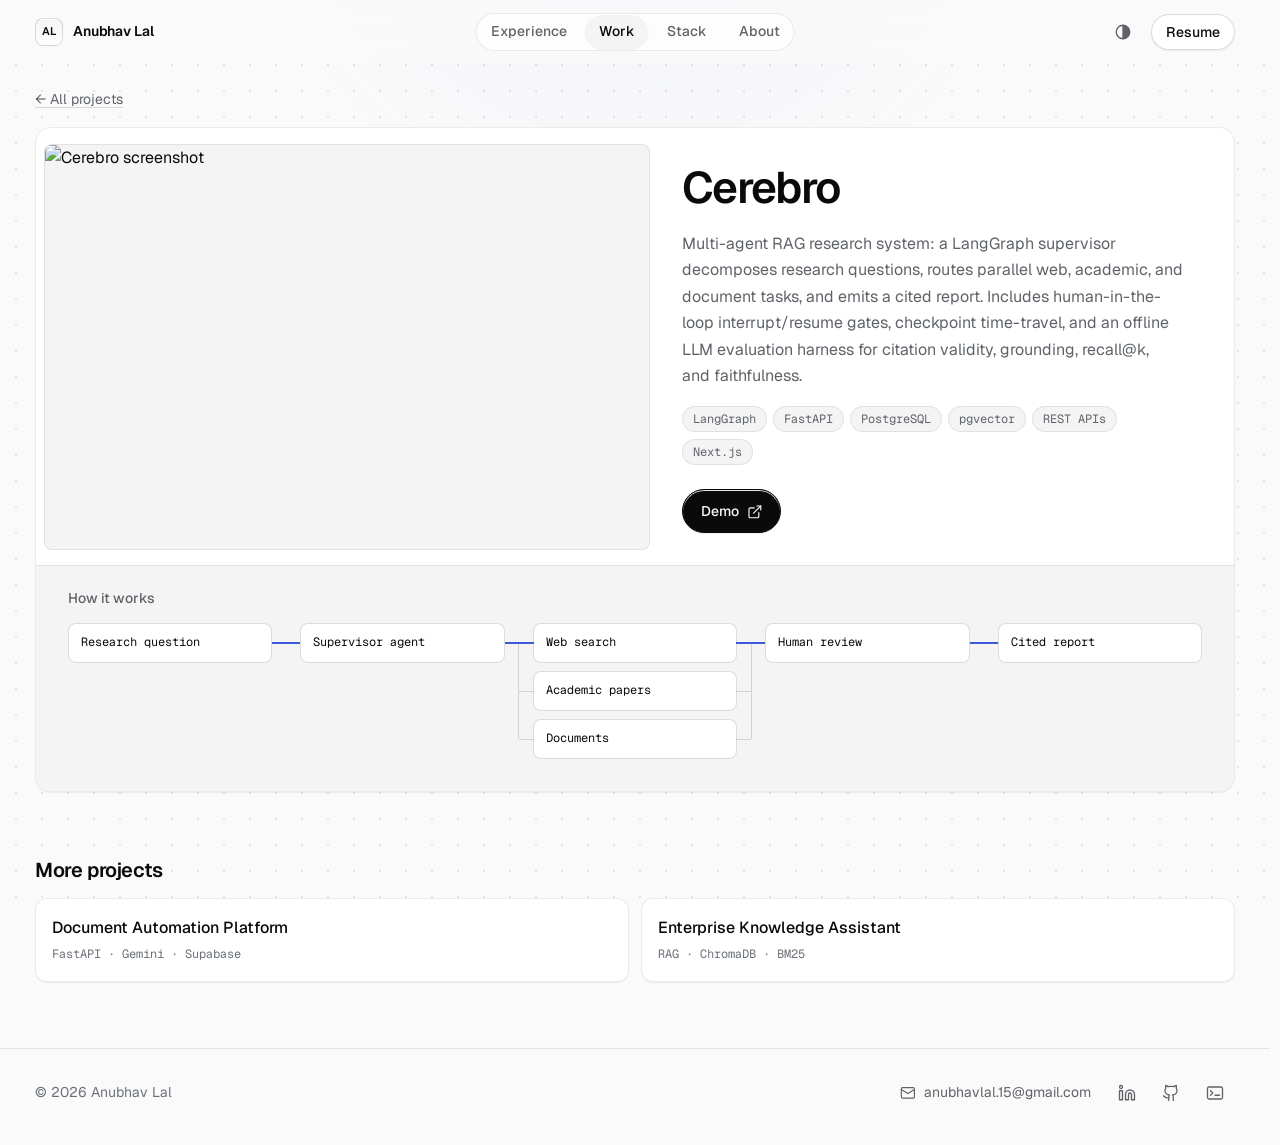
==== commit 321272f0: "chore: refresh snapshot, drop hidden pages" ====
--- a/projects/cerebro/index.html
+++ b/projects/cerebro/index.html
@@ -125,7 +125,7 @@
       </div>
       <div class="nav-actions">
         <button type="button" class="icon-button" id="theme-toggle" aria-label="Theme: auto"></button>
-        <a href="https://drive.google.com/file/d/1kLQAOWJKMIA8Qv8nrYeYm29XN0ZiMVVN/view" class="button button-sm nav-resume resumeButton" id="resume-link">Resume</a>
+        <a href="https://drive.google.com/file/d/1uvtI8WYQgf2ctEyeKpmxq02bErkKruo3/view" class="button button-sm nav-resume resumeButton" id="resume-link">Resume</a>
       </div>
     </nav>
   </header>
@@ -143,14 +143,16 @@
             <div class="featured-actions project-actions"><a class="button button-primary" href="http://cerebro.anubhavlal.dev/" data-project="cerebro" target="_blank" rel="noopener noreferrer">Demo<span class="visually-hidden"> Cerebro (opens in a new tab)</span><svg class="icon" viewBox="0 0 24 24" width="24" height="24" fill="none" stroke="currentColor" stroke-width="1.75" stroke-linecap="round" stroke-linejoin="round" aria-hidden="true" focusable="false"><path d="M15 3h6v6"/><path d="M10 14 21 3"/><path d="M18 13v6a2 2 0 0 1-2 2H5a2 2 0 0 1-2-2V8a2 2 0 0 1 2-2h6"/></svg></a></div>
           </div>
         </section>
+        <section class="featured-flow" id="flow" aria-labelledby="flow-title">
+          <div class="featured-flow-head"><h2 class="featured-flow-label" id="flow-title">How it works</h2></div>
+          <figure class="flow-wrap" style="--steps: 5"><figcaption class="visually-hidden">Flow: Research question, then Supervisor agent, then Web search, Academic papers or Documents in parallel, then Human review, then Cited report.</figcaption><div class="flow-frame"><ol class="flow" role="list"><li class="flow-step"><span class="flow-node">Research question</span></li><li class="flow-step"><span class="flow-node">Supervisor agent</span></li><li class="flow-step flow-step-split"><ul class="flow-branches" role="list"><li class="flow-branch"><span class="flow-node">Web search</span></li><li class="flow-branch"><span class="flow-node">Academic papers</span></li><li class="flow-branch"><span class="flow-node">Documents</span></li></ul></li><li class="flow-step"><span class="flow-node">Human review</span></li><li class="flow-step"><span class="flow-node">Cited report</span></li></ol></div></figure>
+        </section>
       </article>
       <section class="project-more" id="more" aria-labelledby="more-title">
         <h2 class="project-more-heading" id="more-title">More projects</h2>
         <ul class="project-more-list" role="list">
           <li><a class="project-more-link" href="/projects/document-automation-platform/"><span class="project-more-title">Document Automation Platform</span><span class="project-more-tech">FastAPI · Gemini · Supabase</span></a></li>
           <li><a class="project-more-link" href="/projects/enterprise-knowledge-assistant/"><span class="project-more-title">Enterprise Knowledge Assistant</span><span class="project-more-tech">RAG · ChromaDB · BM25</span></a></li>
-          <li><a class="project-more-link" href="/projects/hiremind/"><span class="project-more-title">HireMind</span><span class="project-more-tech">Machine Learning</span></a></li>
-          <li><a class="project-more-link" href="/projects/facereg-attendance-monitor/"><span class="project-more-title">FaceReg Attendance Monitor</span><span class="project-more-tech">Machine Learning</span></a></li>
         </ul>
       </section>
     </div>
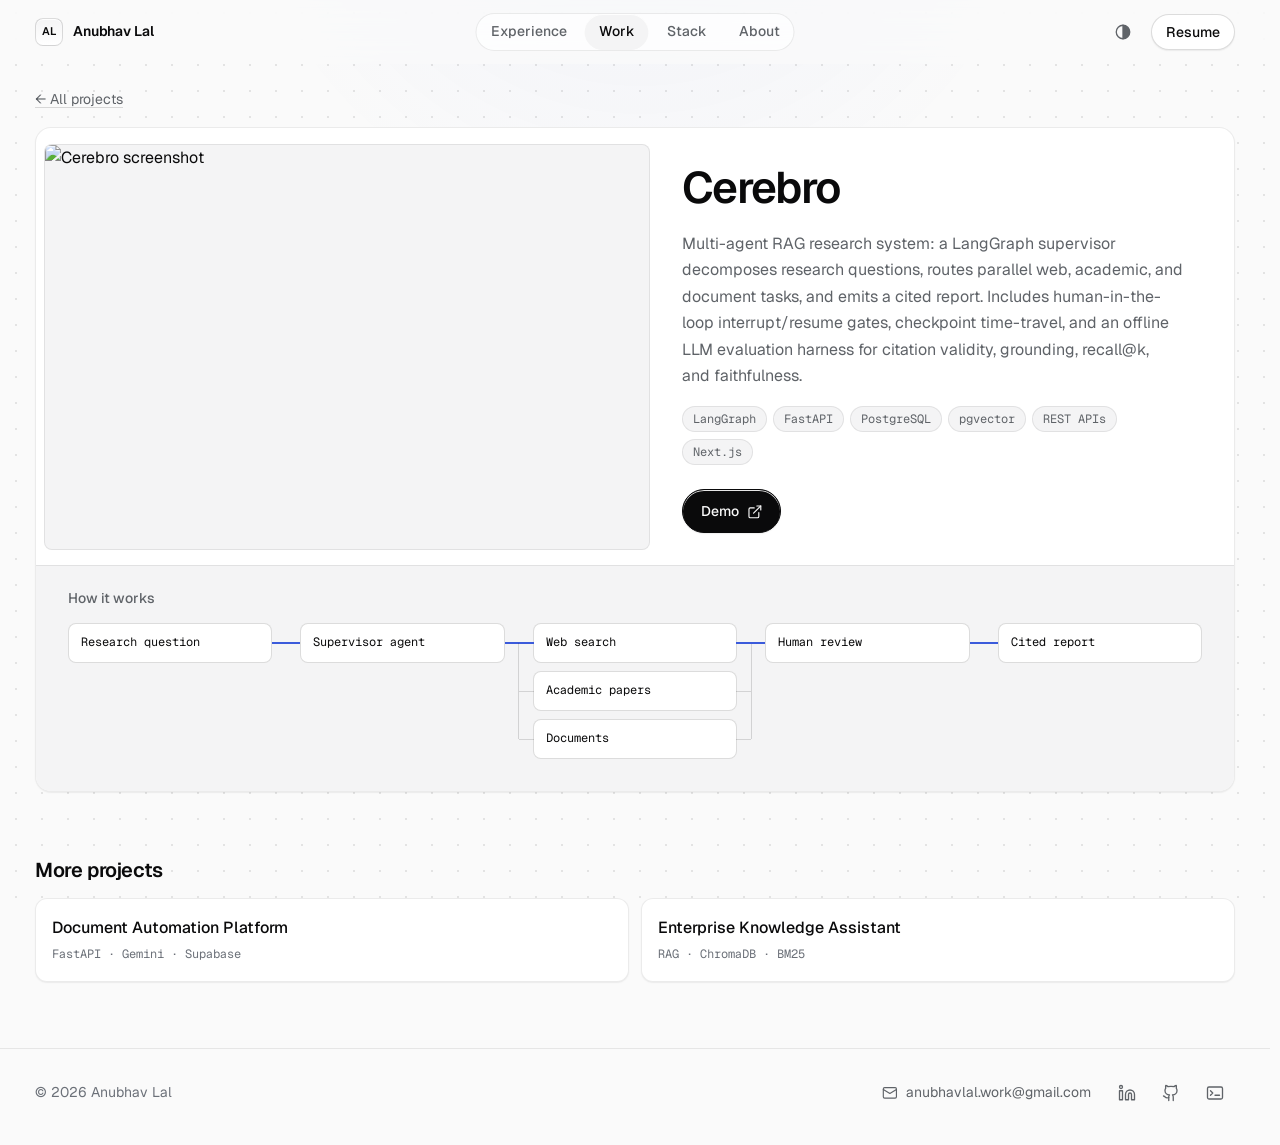
==== commit 8a73c0d3: "chore: snapshot portfolio content" ====
--- a/projects/cerebro/index.html
+++ b/projects/cerebro/index.html
@@ -43,7 +43,7 @@
   <link rel="preconnect" href="https://fonts.gstatic.com" crossorigin />
   <link rel="icon" href="/assets/img/favicon.png" type="image/png" />
   <link rel="manifest" href="/manifest.json" />
-  <link rel="apple-touch-icon" href="/assets/img/Person.png" />
+  <link rel="apple-touch-icon" href="/assets/img/avatar.png" />
   <meta name="mobile-web-app-capable" content="yes" />
   <meta name="apple-mobile-web-app-capable" content="yes" />
   <meta name="apple-mobile-web-app-title" content="Anubhav Lal" />
@@ -125,7 +125,7 @@
       </div>
       <div class="nav-actions">
         <button type="button" class="icon-button" id="theme-toggle" aria-label="Theme: auto"></button>
-        <a href="https://drive.google.com/file/d/1uvtI8WYQgf2ctEyeKpmxq02bErkKruo3/view" class="button button-sm nav-resume resumeButton" id="resume-link">Resume</a>
+        <a href="https://drive.google.com/file/d/1GOgBkCBjOo3ZxxPFYhdQuL_CrIgoNMrj/view" class="button button-sm nav-resume resumeButton" id="resume-link">Resume</a>
       </div>
     </nav>
   </header>
@@ -162,7 +162,7 @@
     <div class="container footer-inner" id="footer-body">
       <p class="footer-copy">© 2026 Anubhav Lal</p>
       <div class="footer-links">
-        <a class="footer-email" href="mailto:anubhavlal.15@gmail.com"><svg class="icon" viewBox="0 0 24 24" width="24" height="24" fill="none" stroke="currentColor" stroke-width="1.75" stroke-linecap="round" stroke-linejoin="round" aria-hidden="true" focusable="false"><rect x="2" y="4" width="20" height="16" rx="2"/><path d="m22 7-10 6L2 7"/></svg><span>anubhavlal.15@gmail.com</span></a>
+        <a class="footer-email" href="mailto:anubhavlal.work@gmail.com"><svg class="icon" viewBox="0 0 24 24" width="24" height="24" fill="none" stroke="currentColor" stroke-width="1.75" stroke-linecap="round" stroke-linejoin="round" aria-hidden="true" focusable="false"><rect x="2" y="4" width="20" height="16" rx="2"/><path d="m22 7-10 6L2 7"/></svg><span>anubhavlal.work@gmail.com</span></a>
         <ul class="footer-social" role="list"><li><a class="icon-button" href="https://www.linkedin.com/in/anubhavl/" target="_blank" rel="noopener noreferrer" aria-label="LinkedIn"><svg class="icon" viewBox="0 0 24 24" width="24" height="24" fill="none" stroke="currentColor" stroke-width="1.75" stroke-linecap="round" stroke-linejoin="round" aria-hidden="true" focusable="false"><path d="M16 8a6 6 0 0 1 6 6v7h-4v-7a2 2 0 0 0-4 0v7h-4v-7a6 6 0 0 1 6-6z"/><rect x="2" y="9" width="4" height="12"/><circle cx="4" cy="4" r="2"/></svg></a></li><li><a class="icon-button" href="https://github.com/anubhavlal07" target="_blank" rel="noopener noreferrer" aria-label="GitHub"><svg class="icon" viewBox="0 0 24 24" width="24" height="24" fill="none" stroke="currentColor" stroke-width="1.75" stroke-linecap="round" stroke-linejoin="round" aria-hidden="true" focusable="false"><path d="M15 22v-4a4.8 4.8 0 0 0-1-3.5c3 0 6-2 6-5.5.08-1.25-.27-2.48-1-3.5.28-1.15.28-2.35 0-3.5 0 0-1 0-3 1.5-2.64-.5-5.36-.5-8 0C6 2 5 2 5 2c-.3 1.15-.3 2.35 0 3.5A5.4 5.4 0 0 0 4 9c0 3.5 3 5.5 6 5.5-.39.49-.68 1.05-.85 1.65-.17.6-.22 1.23-.15 1.85v4"/><path d="M9 18c-4.51 2-5-2-7-2"/></svg></a></li><li><a class="icon-button" href="https://anubhavlal07.github.io/terminal" target="_blank" rel="noopener noreferrer" aria-label="Terminal"><svg class="icon" viewBox="0 0 24 24" width="24" height="24" fill="none" stroke="currentColor" stroke-width="1.75" stroke-linecap="round" stroke-linejoin="round" aria-hidden="true" focusable="false"><rect x="2" y="4" width="20" height="16" rx="2"/><path d="m6 9 3 3-3 3"/><path d="M12 15h6"/></svg></a></li></ul>
       </div>
     </div>
--- a/assets/css/about.css
+++ b/assets/css/about.css
@@ -144,6 +144,27 @@
   line-height: 1.6;
 }
 
+.edu-description {
+  color: var(--muted);
+  font-size: var(--text-sm);
+  line-height: 1.6;
+}
+
+.edu-highlights {
+  display: grid;
+  gap: 0.2rem;
+  margin: 0.15rem 0 0;
+  padding-left: 1.1rem;
+  color: var(--muted);
+  font-size: var(--text-sm);
+  line-height: 1.55;
+  list-style: disc;
+}
+
+.edu-highlights li::marker {
+  color: var(--faint);
+}
+
 @media (min-width: 720px) {
   .about-text:not(.is-open) p:nth-child(2) {
     display: block;
